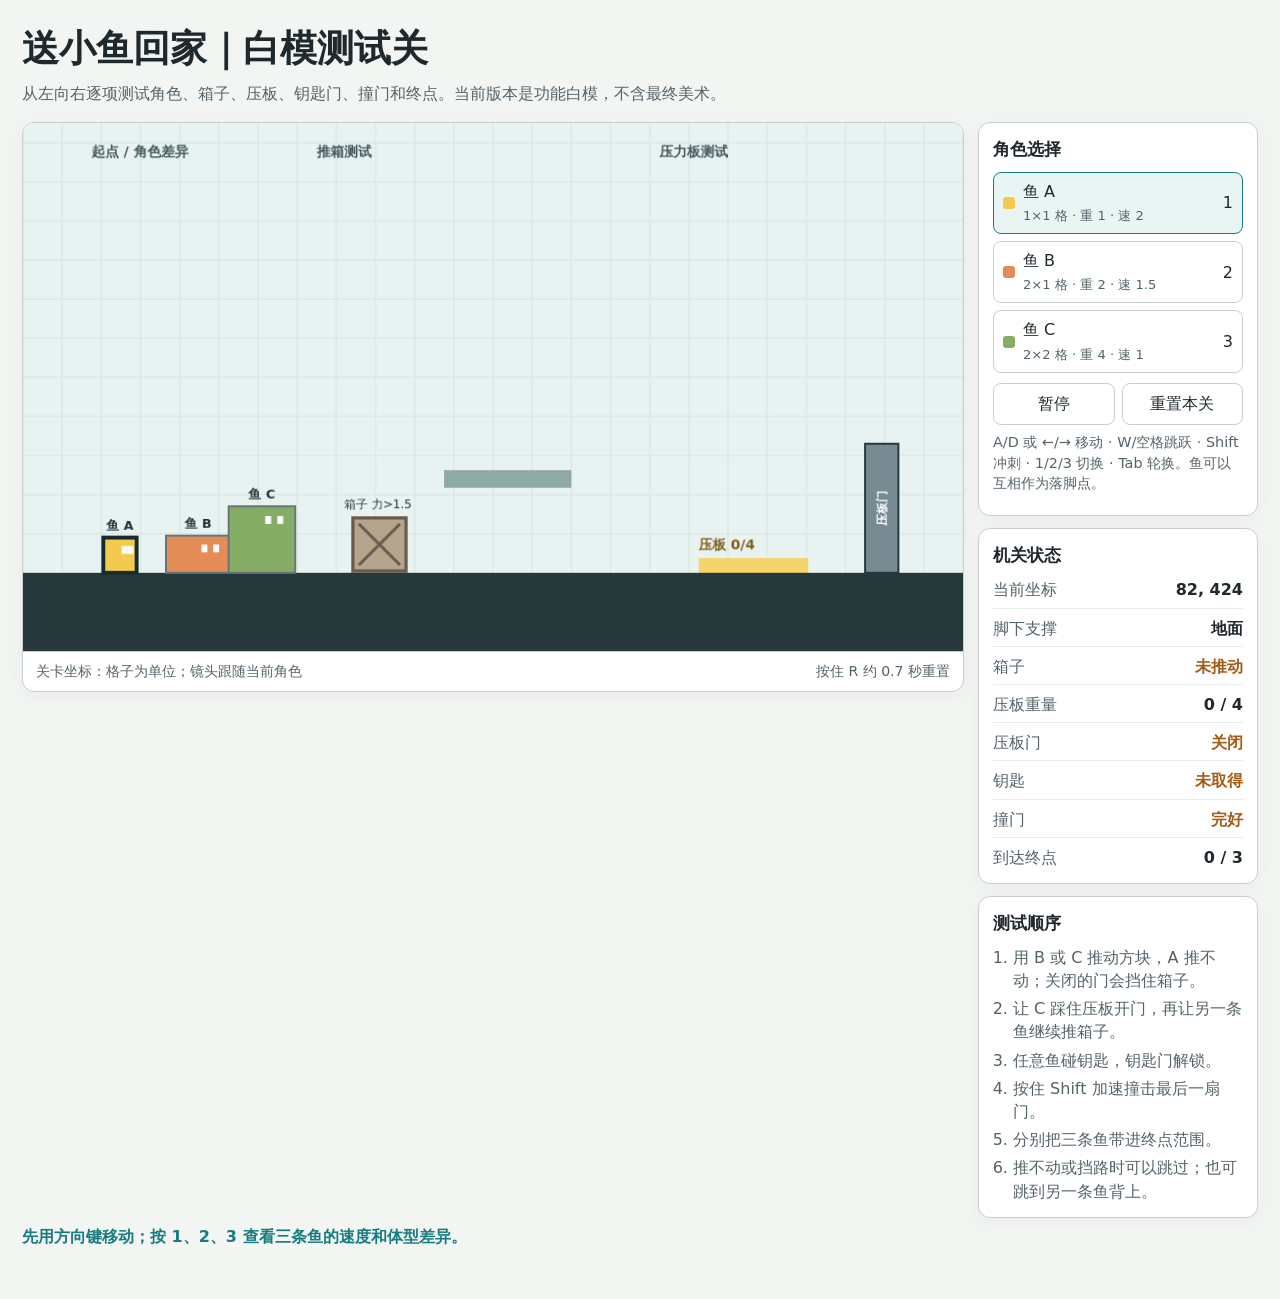
==== game-whitebox/index.html @ 4e21bfb2 "Add playable whitebox game prototype Co-authored-by: Copilot <223556219+Copilot@users.noreply.github" ====
<!doctype html>
<html lang="zh-CN">
<head>
  <meta charset="utf-8">
  <meta name="viewport" content="width=device-width, initial-scale=1">
  <title>送小鱼回家 | 白模关卡</title>
  <style>
    :root {
      color-scheme: light;
      --ink: #1d292d;
      --muted: #53636a;
      --paper: #f3f5f2;
      --panel: #fff;
      --line: #c6d0cc;
      --accent: #167c80;
      --good: #287650;
      --warn: #a45b16;
    }

    * { box-sizing: border-box; }

    body {
      margin: 0;
      color: var(--ink);
      background: var(--paper);
      font: 16px/1.45 system-ui, "Segoe UI", sans-serif;
    }

    main { max-width: 1280px; margin: auto; padding: 22px; }
    h1 { margin: 0; font-size: clamp(1.6rem, 3vw, 2.3rem); }
    h2 { margin: 0 0 10px; font-size: 1.08rem; }
    p { margin: 7px 0; }
    button { font: inherit; }

    .intro { margin-bottom: 16px; }
    .intro p { color: var(--muted); }

    .layout {
      display: grid;
      grid-template-columns: minmax(0, 1fr) 280px;
      gap: 14px;
      align-items: start;
    }

    .stage, .panel {
      overflow: hidden;
      border: 1px solid var(--line);
      border-radius: 12px;
      background: var(--panel);
      box-shadow: 0 4px 18px #2135320b;
    }

    .stage { min-width: 0; }
    canvas { display: block; width: 100%; height: auto; background: #e8f2f1; }

    .stage-note {
      display: flex;
      justify-content: space-between;
      gap: 12px;
      padding: 9px 13px;
      color: var(--muted);
      font-size: .88rem;
      border-top: 1px solid var(--line);
    }

    .panel { padding: 14px; }
    .panel + .panel { margin-top: 12px; }
    .fish-list { display: grid; gap: 7px; }
    .fish-button, .action-button {
      min-height: 42px;
      border: 1px solid var(--line);
      border-radius: 8px;
      color: var(--ink);
      background: white;
      cursor: pointer;
    }

    .fish-button {
      display: grid;
      grid-template-columns: 12px 1fr auto;
      gap: 8px;
      align-items: center;
      padding: 7px 9px;
      text-align: left;
    }

    .fish-button[aria-pressed="true"] { border-color: var(--accent); background: #e9f5f3; }
    .swatch { width: 12px; height: 12px; border-radius: 3px; }
    .fish-meta { color: var(--muted); font-size: .82rem; }
    .buttons { display: grid; grid-template-columns: 1fr 1fr; gap: 7px; margin-top: 10px; }
    .action-button { padding: 7px 9px; }
    .action-button:hover, .fish-button:hover { border-color: var(--accent); }
    button:focus-visible { outline: 3px solid #45a9a9; outline-offset: 2px; }

    .status-list { display: grid; gap: 8px; margin: 0; }
    .status-row {
      display: flex;
      justify-content: space-between;
      gap: 8px;
      padding-bottom: 6px;
      border-bottom: 1px solid #e8ece9;
    }
    .status-row:last-child { padding-bottom: 0; border: 0; }
    .status-label { color: var(--muted); }
    .status-value { font-weight: 650; text-align: right; }
    .status-value.good { color: var(--good); }
    .status-value.warn { color: var(--warn); }

    .test-list { padding-left: 20px; margin: 0; color: var(--muted); }
    .test-list li + li { margin-top: 5px; }
    .message { min-height: 2.8em; color: var(--accent); font-weight: 600; }
    .help { color: var(--muted); font-size: .9rem; }

    .touch-controls {
      display: none;
      grid-template-columns: repeat(4, 1fr);
      gap: 8px;
      padding: 10px;
      border-top: 1px solid var(--line);
    }
    .touch-controls button { min-height: 48px; touch-action: none; }

    @media (max-width: 850px) {
      main { padding: 13px; }
      .layout { grid-template-columns: 1fr; }
      .side { display: grid; grid-template-columns: 1fr 1fr; gap: 10px; }
      .panel + .panel { margin-top: 0; }
    }

    @media (max-width: 560px) {
      .side { grid-template-columns: 1fr; }
      .touch-controls { display: grid; }
      .stage-note { flex-direction: column; gap: 2px; }
    }
  </style>
</head>
<body>
  <main>
    <header class="intro">
      <h1>送小鱼回家｜白模测试关</h1>
      <p>从左向右逐项测试角色、箱子、压板、钥匙门、撞门和终点。当前版本是功能白模，不含最终美术。</p>
    </header>

    <div class="layout">
      <section class="stage" aria-label="游戏关卡">
        <canvas id="game" width="960" height="540" aria-label="横版平台游戏画面"></canvas>
        <div class="touch-controls" aria-label="触屏操作">
          <button type="button" data-hold="left" aria-label="向左">←</button>
          <button type="button" data-hold="right" aria-label="向右">→</button>
          <button type="button" data-press="jump">跳</button>
          <button type="button" data-hold="dash">冲刺</button>
        </div>
        <div class="stage-note">
          <span>关卡坐标：格子为单位；镜头跟随当前角色</span>
          <span>按住 R 约 0.7 秒重置</span>
        </div>
      </section>

      <aside class="side">
        <section class="panel">
          <h2>角色选择</h2>
          <div class="fish-list" id="fish-list"></div>
          <div class="buttons">
            <button type="button" class="action-button" id="pause">暂停</button>
            <button type="button" class="action-button" id="reset">重置本关</button>
          </div>
          <p class="help">A/D 或 ←/→ 移动 · W/空格跳跃 · Shift 冲刺 · 1/2/3 切换 · Tab 轮换。鱼可以互相作为落脚点。</p>
        </section>

        <section class="panel">
          <h2>机关状态</h2>
          <dl class="status-list">
            <div class="status-row"><dt class="status-label">当前坐标</dt><dd class="status-value" id="position-status">0, 0</dd></div>
            <div class="status-row"><dt class="status-label">脚下支撑</dt><dd class="status-value" id="support-status">地面</dd></div>
            <div class="status-row"><dt class="status-label">箱子</dt><dd class="status-value" id="box-status">未推动</dd></div>
            <div class="status-row"><dt class="status-label">压板重量</dt><dd class="status-value" id="plate-status">0 / 4</dd></div>
            <div class="status-row"><dt class="status-label">压板门</dt><dd class="status-value" id="plate-door-status">关闭</dd></div>
            <div class="status-row"><dt class="status-label">钥匙</dt><dd class="status-value" id="key-status">未取得</dd></div>
            <div class="status-row"><dt class="status-label">撞门</dt><dd class="status-value" id="break-door-status">完好</dd></div>
            <div class="status-row"><dt class="status-label">到达终点</dt><dd class="status-value" id="goal-status">0 / 3</dd></div>
          </dl>
        </section>

        <section class="panel">
          <h2>测试顺序</h2>
          <ol class="test-list">
            <li>用 B 或 C 推动方块，A 推不动；关闭的门会挡住箱子。</li>
            <li>让 C 踩住压板开门，再让另一条鱼继续推箱子。</li>
            <li>任意鱼碰钥匙，钥匙门解锁。</li>
            <li>按住 Shift 加速撞击最后一扇门。</li>
            <li>分别把三条鱼带进终点范围。</li>
            <li>推不动或挡路时可以跳过；也可跳到另一条鱼背上。</li>
          </ol>
        </section>
      </aside>
    </div>
    <p class="message" id="message" role="status" aria-live="polite"></p>
  </main>
  <script src="game.js"></script>
</body>
</html>
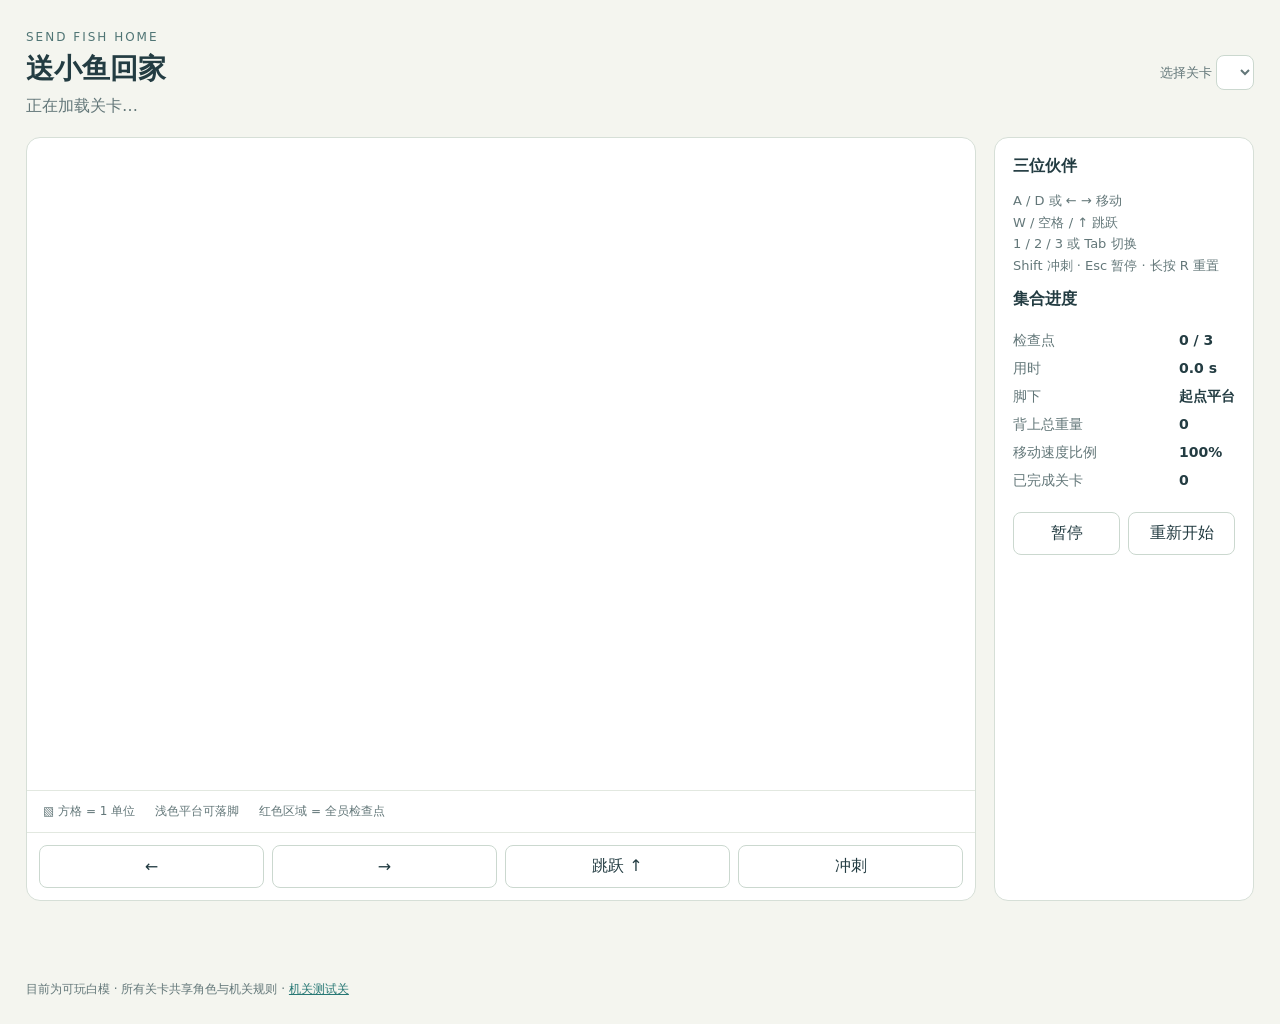
==== commit c781cea8: "Unify all maps under one data-driven game engine and runtime" ====
--- a/game-whitebox/index.html
+++ b/game-whitebox/index.html
@@ -1,201 +1,2 @@
 <!doctype html>
-<html lang="zh-CN">
-<head>
-  <meta charset="utf-8">
-  <meta name="viewport" content="width=device-width, initial-scale=1">
-  <title>送小鱼回家 | 白模关卡</title>
-  <style>
-    :root {
-      color-scheme: light;
-      --ink: #1d292d;
-      --muted: #53636a;
-      --paper: #f3f5f2;
-      --panel: #fff;
-      --line: #c6d0cc;
-      --accent: #167c80;
-      --good: #287650;
-      --warn: #a45b16;
-    }
-
-    * { box-sizing: border-box; }
-
-    body {
-      margin: 0;
-      color: var(--ink);
-      background: var(--paper);
-      font: 16px/1.45 system-ui, "Segoe UI", sans-serif;
-    }
-
-    main { max-width: 1280px; margin: auto; padding: 22px; }
-    h1 { margin: 0; font-size: clamp(1.6rem, 3vw, 2.3rem); }
-    h2 { margin: 0 0 10px; font-size: 1.08rem; }
-    p { margin: 7px 0; }
-    button { font: inherit; }
-
-    .intro { margin-bottom: 16px; }
-    .intro p { color: var(--muted); }
-
-    .layout {
-      display: grid;
-      grid-template-columns: minmax(0, 1fr) 280px;
-      gap: 14px;
-      align-items: start;
-    }
-
-    .stage, .panel {
-      overflow: hidden;
-      border: 1px solid var(--line);
-      border-radius: 12px;
-      background: var(--panel);
-      box-shadow: 0 4px 18px #2135320b;
-    }
-
-    .stage { min-width: 0; }
-    canvas { display: block; width: 100%; height: auto; background: #e8f2f1; }
-
-    .stage-note {
-      display: flex;
-      justify-content: space-between;
-      gap: 12px;
-      padding: 9px 13px;
-      color: var(--muted);
-      font-size: .88rem;
-      border-top: 1px solid var(--line);
-    }
-
-    .panel { padding: 14px; }
-    .panel + .panel { margin-top: 12px; }
-    .fish-list { display: grid; gap: 7px; }
-    .fish-button, .action-button {
-      min-height: 42px;
-      border: 1px solid var(--line);
-      border-radius: 8px;
-      color: var(--ink);
-      background: white;
-      cursor: pointer;
-    }
-
-    .fish-button {
-      display: grid;
-      grid-template-columns: 12px 1fr auto;
-      gap: 8px;
-      align-items: center;
-      padding: 7px 9px;
-      text-align: left;
-    }
-
-    .fish-button[aria-pressed="true"] { border-color: var(--accent); background: #e9f5f3; }
-    .swatch { width: 12px; height: 12px; border-radius: 3px; }
-    .fish-meta { color: var(--muted); font-size: .82rem; }
-    .buttons { display: grid; grid-template-columns: 1fr 1fr; gap: 7px; margin-top: 10px; }
-    .action-button { padding: 7px 9px; }
-    .action-button:hover, .fish-button:hover { border-color: var(--accent); }
-    button:focus-visible { outline: 3px solid #45a9a9; outline-offset: 2px; }
-
-    .status-list { display: grid; gap: 8px; margin: 0; }
-    .status-row {
-      display: flex;
-      justify-content: space-between;
-      gap: 8px;
-      padding-bottom: 6px;
-      border-bottom: 1px solid #e8ece9;
-    }
-    .status-row:last-child { padding-bottom: 0; border: 0; }
-    .status-label { color: var(--muted); }
-    .status-value { font-weight: 650; text-align: right; }
-    .status-value.good { color: var(--good); }
-    .status-value.warn { color: var(--warn); }
-
-    .test-list { padding-left: 20px; margin: 0; color: var(--muted); }
-    .test-list li + li { margin-top: 5px; }
-    .message { min-height: 2.8em; color: var(--accent); font-weight: 600; }
-    .help { color: var(--muted); font-size: .9rem; }
-
-    .touch-controls {
-      display: none;
-      grid-template-columns: repeat(4, 1fr);
-      gap: 8px;
-      padding: 10px;
-      border-top: 1px solid var(--line);
-    }
-    .touch-controls button { min-height: 48px; touch-action: none; }
-
-    @media (max-width: 850px) {
-      main { padding: 13px; }
-      .layout { grid-template-columns: 1fr; }
-      .side { display: grid; grid-template-columns: 1fr 1fr; gap: 10px; }
-      .panel + .panel { margin-top: 0; }
-    }
-
-    @media (max-width: 560px) {
-      .side { grid-template-columns: 1fr; }
-      .touch-controls { display: grid; }
-      .stage-note { flex-direction: column; gap: 2px; }
-    }
-  </style>
-</head>
-<body>
-  <main>
-    <header class="intro">
-      <h1>送小鱼回家｜白模测试关</h1>
-      <p>从左向右逐项测试角色、箱子、压板、钥匙门、撞门和终点。当前版本是功能白模，不含最终美术。</p>
-    </header>
-
-    <div class="layout">
-      <section class="stage" aria-label="游戏关卡">
-        <canvas id="game" width="960" height="540" aria-label="横版平台游戏画面"></canvas>
-        <div class="touch-controls" aria-label="触屏操作">
-          <button type="button" data-hold="left" aria-label="向左">←</button>
-          <button type="button" data-hold="right" aria-label="向右">→</button>
-          <button type="button" data-press="jump">跳</button>
-          <button type="button" data-hold="dash">冲刺</button>
-        </div>
-        <div class="stage-note">
-          <span>关卡坐标：格子为单位；镜头跟随当前角色</span>
-          <span>按住 R 约 0.7 秒重置</span>
-        </div>
-      </section>
-
-      <aside class="side">
-        <section class="panel">
-          <h2>角色选择</h2>
-          <div class="fish-list" id="fish-list"></div>
-          <div class="buttons">
-            <button type="button" class="action-button" id="pause">暂停</button>
-            <button type="button" class="action-button" id="reset">重置本关</button>
-          </div>
-          <p class="help">A/D 或 ←/→ 移动 · W/空格跳跃 · Shift 冲刺 · 1/2/3 切换 · Tab 轮换。鱼可以互相作为落脚点。</p>
-        </section>
-
-        <section class="panel">
-          <h2>机关状态</h2>
-          <dl class="status-list">
-            <div class="status-row"><dt class="status-label">当前坐标</dt><dd class="status-value" id="position-status">0, 0</dd></div>
-            <div class="status-row"><dt class="status-label">脚下支撑</dt><dd class="status-value" id="support-status">地面</dd></div>
-            <div class="status-row"><dt class="status-label">箱子</dt><dd class="status-value" id="box-status">未推动</dd></div>
-            <div class="status-row"><dt class="status-label">压板重量</dt><dd class="status-value" id="plate-status">0 / 4</dd></div>
-            <div class="status-row"><dt class="status-label">压板门</dt><dd class="status-value" id="plate-door-status">关闭</dd></div>
-            <div class="status-row"><dt class="status-label">钥匙</dt><dd class="status-value" id="key-status">未取得</dd></div>
-            <div class="status-row"><dt class="status-label">撞门</dt><dd class="status-value" id="break-door-status">完好</dd></div>
-            <div class="status-row"><dt class="status-label">到达终点</dt><dd class="status-value" id="goal-status">0 / 3</dd></div>
-          </dl>
-        </section>
-
-        <section class="panel">
-          <h2>测试顺序</h2>
-          <ol class="test-list">
-            <li>用 B 或 C 推动方块，A 推不动；关闭的门会挡住箱子。</li>
-            <li>让 C 踩住压板开门，再让另一条鱼继续推箱子。</li>
-            <li>任意鱼碰钥匙，钥匙门解锁。</li>
-            <li>按住 Shift 加速撞击最后一扇门。</li>
-            <li>分别把三条鱼带进终点范围。</li>
-            <li>推不动或挡路时可以跳过；也可跳到另一条鱼背上。</li>
-          </ol>
-        </section>
-      </aside>
-    </div>
-    <p class="message" id="message" role="status" aria-live="polite"></p>
-  </main>
-  <script src="game.js"></script>
-</body>
-</html>
+<html lang="zh-CN"><head><meta charset="utf-8"><meta name="viewport" content="width=device-width,initial-scale=1"><meta http-equiv="refresh" content="0;url=../game/?level=mechanics-test"><title>送小鱼回家</title></head><body><a href="../game/?level=mechanics-test">打开游戏</a></body></html>
